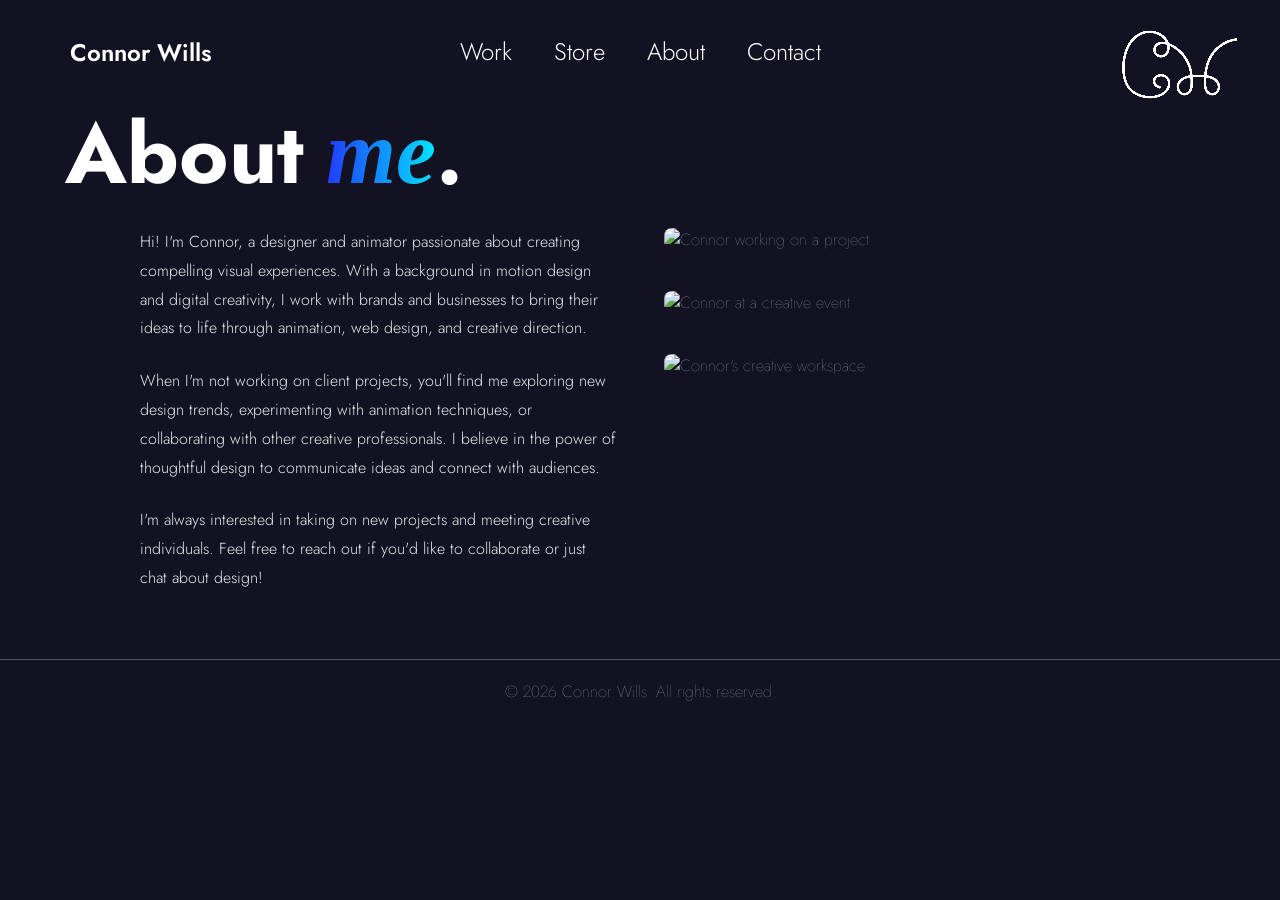
==== about.html @ 66f1407e "Added about, added imgs" ====
<!DOCTYPE html>
<html lang="en">
<head>
    <meta charset="UTF-8">
    <meta name="viewport" content="width=device-width, initial-scale=1.0">
    <title>About - Connor Wills</title>
    <link rel="stylesheet" href="styles.css">
    <link rel="preconnect" href="https://fonts.googleapis.com">
    <link rel="preconnect" href="https://fonts.gstatic.com" crossorigin>
    <link href="https://fonts.googleapis.com/css2?family=Jost:ital,wght@0,100..900;1,100..900&family=Nanum+Myeongjo&family=Oswald:wght@200..700&display=swap" rel="stylesheet">
</head>
<body class="about-page">
    <video id="floatingLogo" class="floating-logo" muted autoplay loop>
        <source src="imgs/cwLogoMarkAniV3.webm" type="video/webm">
        Your browser does not support the video tag.
    </video>

    <nav class="banner">
        <div class="banner-name">Connor Wills</div>

        <!-- Hamburger Menu Icon -->
        <button class="hamburger-menu" id="hamburgerMenu">
            <span></span>
            <span></span>
            <span></span>
        </button>

        <ul class="nav-links" id="navLinks">
            <li><a href="index.html">Work</a></li>
            <li><a href="store.html">Store</a></li>
            <li><a href="about.html">About</a></li>
            <li><a href="contact.html">Contact</a></li>
        </ul>
    </nav>

    <div class="desktop-only">
        <header><h1>About<span class="gradient-text">me</span>.</h1></header>
    </div>
    <div class="mobile-only">
        <header><h1>About<br><span class="gradient-text">me</span>.</h1></header>
    </div>

    <main>
        <section class="about-container">
            <div class="about-content">
                <div class="about-text">
                    <p>
                        Hi! I'm Connor, a designer and animator passionate about creating compelling visual experiences. 
                        With a background in motion design and digital creativity, I work with brands and businesses to bring 
                        their ideas to life through animation, web design, and creative direction.
                    </p>
                    <p>
                        When I'm not working on client projects, you'll find me exploring new design trends, experimenting 
                        with animation techniques, or collaborating with other creative professionals. I believe in the power 
                        of thoughtful design to communicate ideas and connect with audiences.
                    </p>
                    <p>
                        I'm always interested in taking on new projects and meeting creative individuals. Feel free to reach 
                        out if you'd like to collaborate or just chat about design!
                    </p>
                </div>

                <div class="about-images">
                    <img src="https://via.placeholder.com/400x300?text=Photo+1" alt="Connor working on a project" class="about-photo">
                    <img src="https://via.placeholder.com/400x300?text=Photo+2" alt="Connor at a creative event" class="about-photo">
                    <img src="https://via.placeholder.com/400x300?text=Photo+3" alt="Connor's creative workspace" class="about-photo">
                </div>
            </div>
        </section>
    </main>

    <footer>
        <p>&copy; 2026 Connor Wills. All rights reserved.</p>
    </footer>

    <script src="script.js"></script>
</body>
</html>
---- styles.css ----
/* INDEX.HTML */
/* INDEX.HTML */
/* INDEX.HTML */

* {
    margin: 0;
    padding: 0;
    box-sizing: border-box;
}

.jost-mainFont {
  font-family: "Jost", sans-serif;
  font-optical-sizing: auto;
  font-weight: 100;
  font-style: normal;
}

body {
    background-color: rgb(19, 18, 35);
    color: white;
    font-family: "Jost", system-ui, -apple-system, "Segoe UI", Roboto, "Helvetica Neue", Arial, sans-serif;
    font-weight: 100;
}

/* Floating Logo Styles */
.floating-logo {
    position: fixed;
    top: 5px;
    right: 40px;
    width: 120px;
    height: 120px;
    z-index: 1000;
    opacity: 1;
    transition: opacity 0.3s ease;
    cursor: pointer;
    object-fit: contain;
}

.floating-logo:hover {
    opacity: 0.6;
}

.floating-logo:active {
    transform: scale(0.95);
}


.banner {
    background-color: rgb(19, 18, 35);
    font-size: 24px;
    padding: 20px;
    position: sticky;
    top: 0;
    z-index: 50;
    display: flex;
    align-items: center;
    justify-content: center;
    position: relative;
}

.banner-name {
    position: absolute;
    left: 70px;
    top: 35px;
    font-size: 24px;
    font-weight: 600;
    color: white;
    white-space: nowrap;
}

.nav-links {
    list-style: none;
    display: flex;
    gap: 8px;
    justify-content: center;
    flex-wrap: wrap;
    margin: 0;
    padding: 0;
}

.nav-links li {
    margin: 0;
}

.nav-links a {
    display: block;
    padding: 12px 15px;
    text-decoration: none;
    color: white;
    font-weight: 300;
    border: 2px solid transparent;
    border-radius: 20px;
    transition: border-color 0.3s ease;
}

.nav-links a:hover {
    border: 2px solid rgb(255, 255, 255);
}

/* Hamburger Menu - Hidden on Desktop */
.hamburger-menu {
    display: none;
    flex-direction: column;
    background: none;
    border: none;
    cursor: pointer;
    gap: 6px;
    padding: 0px 48px;
    margin-right: auto;
}

.hamburger-menu span {
    width: 25px;
    height: 3px;
    background-color: white;
    border-radius: 2px;
    transition: all 0.3s ease;
}

.hamburger-menu.active span:nth-child(1) {
    transform: rotate(45deg) translate(5px, 5px);
}

.hamburger-menu.active span:nth-child(2) {
    opacity: 0;
}

.hamburger-menu.active span:nth-child(3) {
    transform: rotate(-45deg) translate(8px, -8px);
}


/* Desktop header */
header {
    padding: 0px 65px;
    font-size: clamp(16px, 4vw, 42px);
    font-weight: 300;
    line-height: 1.1;
}

.gradient-text {
    font-family: Georgia, 'Times New Roman', Times, serif;
    font-style: italic;
    font-size: clamp(35px, 8vw, 90px);
    background: linear-gradient(90deg, #2818ff, #00e5ff, #ff0000, #00d5ff, #2818ff);
    background-size: 400% 400%;
    -webkit-background-clip: text;
    -webkit-text-fill-color: transparent;
    background-clip: text;
    animation: gradient-shift 10s linear infinite;
    font-feature-settings: "kern" 0;
    padding-left: 22px;
    padding-right: 0px;
}

@keyframes gradient-shift {
    0% {
        background-position: 400% 50%;
    }
    100% {
        background-position: 0% 50%;
    }
}


main {
    padding: 10px 50px;
}


h2 {
  display: flex;
  align-items: center;
  padding-left: 20px;
  gap: 8px;
}

h2 img {
  margin-left: 0px;
  margin-top: 2px;  /* Adjust this value up/down as needed */
}

h2 svg {
  margin-left: 0px;
  margin-top: 2px;  /* Fine-tune vertical alignment */
  transform: translateY(2px);  /* Or use this for subtle shifts */
}


.portfolio-grid {
    display: grid;
    grid-template-columns: repeat(3, 1fr);
    gap: 1rem;
    padding: 2rem 1rem;
    max-width: 1400px;
    margin: 0 auto;
}

.grid-item {
    background: #f5f5f5;
    border-radius: 8px;
    overflow: hidden;
    transition: transform 0.3s ease, box-shadow 0.3s ease;
    cursor: pointer;
    position: relative;
}

.grid-item:hover {
    transform: translateY(-5px);
    box-shadow: 0 10px 30px rgba(0, 0, 0, 0.2);
}

.animation-clip {
    width: 100%;
    height: 300px;
    object-fit: cover;
    display: block;
}

.grid-item h3 {
    position: absolute;
    bottom: 0;
    left: 0;
    right: 0;
    padding: 1rem;
    margin: 0;
    font-size: 1.1rem;
    text-align: center;
    color: white;
    background: linear-gradient(to top, rgb(34, 34, 34), transparent);
    opacity: 0;
    transition: opacity 0.3s ease;
}

.grid-item:hover h3 {
    opacity: 1;
}


/* Only necessary for "Your brand. Animated." Tagline */
@media (max-width: 1112px) {
    .home-page .gradient-text {
        padding-left: 0px
    }
}


@media (max-width: 1075px) {
    .portfolio-grid {
        grid-template-columns: repeat(2, 1fr);
    }
    
    .banner-name {
        left: 65px;

    }

    header {
        padding: 0px 65px;
    }
    
}


/* Show hamburger on tablet and mobile */
@media (max-width: 885px) {
    .hamburger-menu {
        display: flex;
    }
    
    .banner-name {
        position: absolute;
        left: 50%;
        top: 20px;
        transform: translateX(-50%);
    }

    .nav-links {
        position: absolute;
        top: 100%;
        left: 0;
        right: 0;
        flex-direction: column;
        background-color: rgb(19, 18, 35);
        border-top: 1px solid transparent;
        max-height: 0;
        overflow: hidden;
        transition: max-height 0.3s ease, border-color 0.3s ease;
    }
    
    .nav-links.active {
        max-height: 300px;
        border-top: 1px solid #ffffff;
    }
    
    .nav-links li {
        width: 100%;
    }
    
    .nav-links a {
        border-radius: 0;
        border: none;
        border-bottom: 1px solid #ffffff;
        padding: 15px 20px;
        text-align: left;
    }
    
    .nav-links a:last-child {
        border-bottom: none;
    }
    
    .nav-links a:hover {
        background-color: rgba(255, 255, 255, 0.1);
        border: none;
    }

    /* Move floating logo to top left on tablet/mobile */
    .floating-logo {
        left: auto;
        right: 40px;
        top: -25px;
        scale: 70%;
        transform: none;
    }
}


@media (max-width: 775px) {
    .nav-links {
        flex-direction: column;
    }
    
    .nav-links a {
        text-align: center;
        border-bottom: 1px solid #555;
    }
    
    .banner-name {
        font-size: 20px;
        top: auto;
        padding: 10px 0px;
    }

    header {
        padding: 0px 65px;
    }
}

@media (max-width: 600px) {
    .portfolio-grid {
        grid-template-columns: 1fr;
    }
}

footer {
    text-align: center;
    padding: 20px;
    color: white;
    margin-top: 40px;
    border-top: 1px solid #555;
}



/* This is for smallest screen size - changes line breaks of the header */
.mobile-only {  display: block;}
.desktop-only {  display: none;}
@media (min-width: 1113px) {  .mobile-only {    display: none;  }    .desktop-only {    display: block;  }}



/* CONTACT PAGE */
/* CONTACT PAGE */
/* CONTACT PAGE */

/* Contact Form Styles */
.contact-form-container {
    max-width: 600px;
    margin: 1rem auto;
    padding: 0px;
}

.contact-form {
    display: flex;
    flex-direction: column;
    gap: 1.0rem;
}

.form-group {
    display: flex;
    flex-direction: column;
    gap: 0.5rem;
}

.form-group label {
    font-family: 'Jost', sans-serif;
    font-weight: 500;
    font-size: 1rem;
}

.form-group input,
.form-group textarea {
    display: block;
    padding: 12px 15px;
    text-decoration: none;
    color: white;
    font-weight: 300;
    border: 2px solid rgb(255, 255, 255);
    border-radius: 20px;
    transition: border-color 0.3s ease;
    background-color: transparent;
    width: 100%;
    box-sizing: border-box;
    font-family: 'Jost', sans-serif;
    font-size: 1rem;
}

.form-group input:hover,
.form-group textarea:hover {
    border: 2px solid rgb(255, 255, 255);
}

.form-group input:focus,
.form-group textarea:focus {
    border: 2px solid rgb(255, 255, 255);
    outline: none;
}

.form-group input::placeholder,
.form-group textarea::placeholder {
    color: rgba(255, 255, 255, 0.6);
    font-weight: 300;
}

.form-group input:focus::placeholder,
.form-group textarea:focus::placeholder {
    color: rgba(255, 255, 255, 0.3);
}


.form-group textarea {
    resize: vertical;
    min-height: 120px;
}

.submit-btn {
    display: block;
    padding: 12px 15px;
    text-decoration: none;
    color: white;
    font-weight: 300;
    font-size: 36px;
    border: 2px solid transparent;
    border-radius: 20px;
    transition: border-color 0.3s ease;
    background-color: transparent;
    font-family: 'Jost', sans-serif;
    cursor: pointer;
    align-self: center;
}

.submit-btn:hover {
    border: 2px solid rgb(255, 255, 255);
}

.submit-btn:focus {
    border: 2px solid rgb(255, 255, 255);
    outline: none;
}


/* Responsive Design */
@media (max-width: 768px) {
    .contact-form-container {
        padding: 0.5rem;
    }

    .contact-form {
        gap: 1.25rem;
    }
}




/* ABOUT PAGE */
/* ABOUT PAGE */
/* ABOUT PAGE */

.about-container {
    max-width: 1000px;
    margin: 1rem auto;
    padding: 0px;
}

.about-content {
    display: grid;
    grid-template-columns: 1fr 1fr;
    gap: 3rem;
    align-items: start;
}

.about-text {
    display: flex;
    flex-direction: column;
    gap: 1.5rem;
}

.about-text p {
    font-size: 1rem;
    line-height: 1.8;
    font-weight: 300;
    color: rgba(255, 255, 255, 0.9);
}

.about-images {
    display: grid;
    grid-template-columns: 1fr;
    gap: 1.5rem;
}

.about-photo {
    width: 100%;
    height: auto;
    border-radius: 8px;
    object-fit: cover;
    transition: transform 0.3s ease, box-shadow 0.3s ease;
}

.about-photo:hover {
    transform: scale(1.02);
    box-shadow: 0 10px 30px rgba(0, 0, 0, 0.3);
}

.about-photo:nth-child(2) {
    margin-top: 1rem;
}

.about-photo:nth-child(3) {
    margin-top: 1rem;
}


/* Responsive Design for About Page */
@media (max-width: 1000px) {
    .about-content {
        grid-template-columns: 1fr;
        gap: 2rem;
    }

    .about-images {
        grid-template-columns: repeat(2, 1fr);
        gap: 1rem;
    }

    .about-photo:nth-child(2) {
        margin-top: 0;
    }

    .about-photo:nth-child(3) {
        margin-top: 0;
        grid-column: 1 / -1;
    }
}

@media (max-width: 600px) {
    .about-content {
        gap: 1.5rem;
    }

    .about-text p {
        font-size: 0.95rem;
    }

    .about-images {
        grid-template-columns: 1fr;
        gap: 1rem;
    }

    .about-photo:nth-child(3) {
        grid-column: auto;
    }

    main {
        padding: 10px 20px;
    }
}
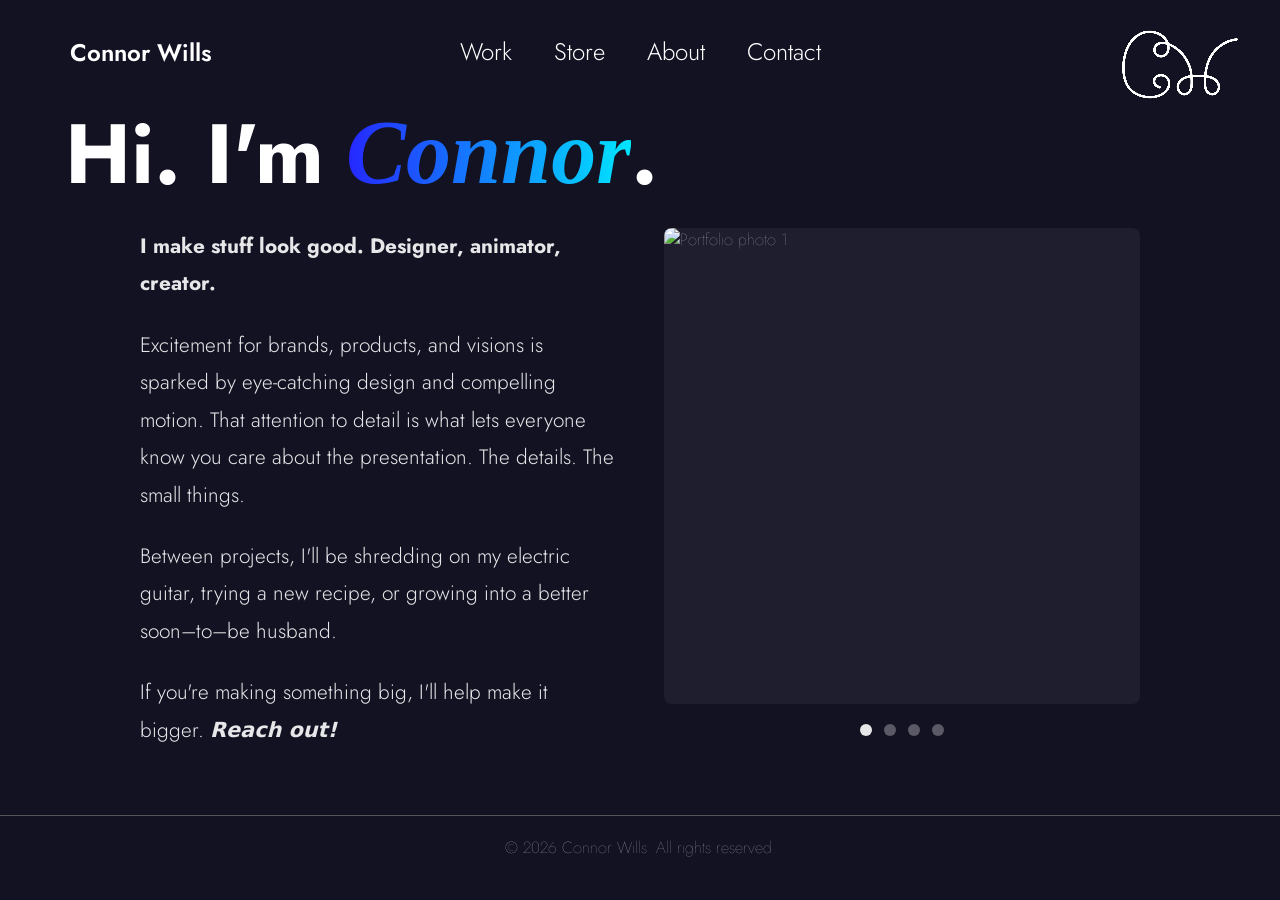
==== commit 94aed5c5: "finished about page" ====
--- a/about.html
+++ b/about.html
@@ -34,10 +34,10 @@
     </nav>
 
     <div class="desktop-only">
-        <header><h1>About<span class="gradient-text">me</span>.</h1></header>
+        <header><h1>Hi. I'm<span class="gradient-text">Connor</span>.</h1></header>
     </div>
     <div class="mobile-only">
-        <header><h1>About<br><span class="gradient-text">me</span>.</h1></header>
+        <header><h1>Hi. I'm<span class="gradient-text">Connor</span>.</h1></header>
     </div>
 
     <main>
@@ -45,25 +45,40 @@
             <div class="about-content">
                 <div class="about-text">
                     <p>
-                        Hi! I'm Connor, a designer and animator passionate about creating compelling visual experiences. 
-                        With a background in motion design and digital creativity, I work with brands and businesses to bring 
-                        their ideas to life through animation, web design, and creative direction.
+                        <b>I make stuff look good. Designer, animator, creator.</b> 
                     </p>
                     <p>
-                        When I'm not working on client projects, you'll find me exploring new design trends, experimenting 
-                        with animation techniques, or collaborating with other creative professionals. I believe in the power 
-                        of thoughtful design to communicate ideas and connect with audiences.
+                        Excitement for brands, products, and visions is sparked by eye-catching design and compelling motion. 
+                        That attention to detail is what lets everyone know you care about the presentation. The details.
+                        The small things.
                     </p>
                     <p>
-                        I'm always interested in taking on new projects and meeting creative individuals. Feel free to reach 
-                        out if you'd like to collaborate or just chat about design!
+                        Between projects, I'll be shredding on my electric guitar, trying a new recipe, or growing into
+                        a better soon–to–be husband.
                     </p>
+                    <p>
+                        If you're making something big, I'll help make it bigger. <b><i>Reach out!</i></b>
+                    </p>
+
                 </div>
 
-                <div class="about-images">
-                    <img src="https://via.placeholder.com/400x300?text=Photo+1" alt="Connor working on a project" class="about-photo">
-                    <img src="https://via.placeholder.com/400x300?text=Photo+2" alt="Connor at a creative event" class="about-photo">
-                    <img src="https://via.placeholder.com/400x300?text=Photo+3" alt="Connor's creative workspace" class="about-photo">
+                <div class="carousel-container">
+                <div class="carousel-frame">
+                    <div class="carousel-track">
+                    <img src="imgs/about-0.jpg" alt="Portfolio photo 1" class="carousel-slide">
+                    <img src="imgs/about-1.jpg" alt="Portfolio photo 2" class="carousel-slide">
+                    <img src="imgs/about-2.jpg" alt="Portfolio photo 3" class="carousel-slide">
+                    <img src="imgs/about-3.jpg" alt="Portfolio photo 4" class="carousel-slide">
+                    </div>
+                </div>
+                
+                <div class="carousel-dots">
+                    <button class="dot active" data-index="0" aria-label="Go to photo 1"></button>
+                    <button class="dot" data-index="1" aria-label="Go to photo 2"></button>
+                    <button class="dot" data-index="2" aria-label="Go to photo 3"></button>
+                    <button class="dot" data-index="3" aria-label="Go to photo 4"></button>
+                </div>
+                </div>
                 </div>
             </div>
         </section>
--- a/styles.css
+++ b/styles.css
@@ -507,7 +507,7 @@
 }
 
 .about-text p {
-    font-size: 1rem;
+    font-size: 1.3rem;
     line-height: 1.8;
     font-weight: 300;
     color: rgba(255, 255, 255, 0.9);
@@ -541,6 +541,68 @@
 }
 
 
+/* Carousel Container */
+.carousel-container {
+  width: 100%;
+  max-width: 500px;
+  margin: 0 auto;
+}
+
+/* Carousel Frame (Square Aspect Ratio) */
+.carousel-frame {
+  width: 100%;
+  aspect-ratio: 1 / 1;
+  overflow: hidden;
+  border-radius: 8px;
+  background-color: rgba(255, 255, 255, 0.05);
+}
+
+/* Carousel Track (Holds all slides) */
+.carousel-track {
+  display: flex;
+  width: 100%;
+  height: 100%;
+  transition: transform 0.6s ease-in-out;
+}
+
+/* Individual Carousel Slides */
+.carousel-slide {
+  width: 100%;
+  height: 100%;
+  flex-shrink: 0;
+  object-fit: cover;
+}
+
+/* Carousel Dots Container */
+.carousel-dots {
+  display: flex;
+  justify-content: center;
+  gap: 12px;
+  margin-top: 20px;
+}
+
+/* Individual Dot Button */
+.dot {
+  width: 12px;
+  height: 12px;
+  border-radius: 50%;
+  border: none;
+  background-color: rgba(255, 255, 255, 0.3);
+  cursor: pointer;
+  transition: background-color 0.3s ease;
+  padding: 0;
+}
+
+.dot:hover {
+  background-color: rgba(255, 255, 255, 0.6);
+}
+
+.dot.active {
+  background-color: rgba(255, 255, 255, 0.9);
+}
+
+
+
 /* Responsive Design for About Page */
 @media (max-width: 1000px) {
     .about-content {
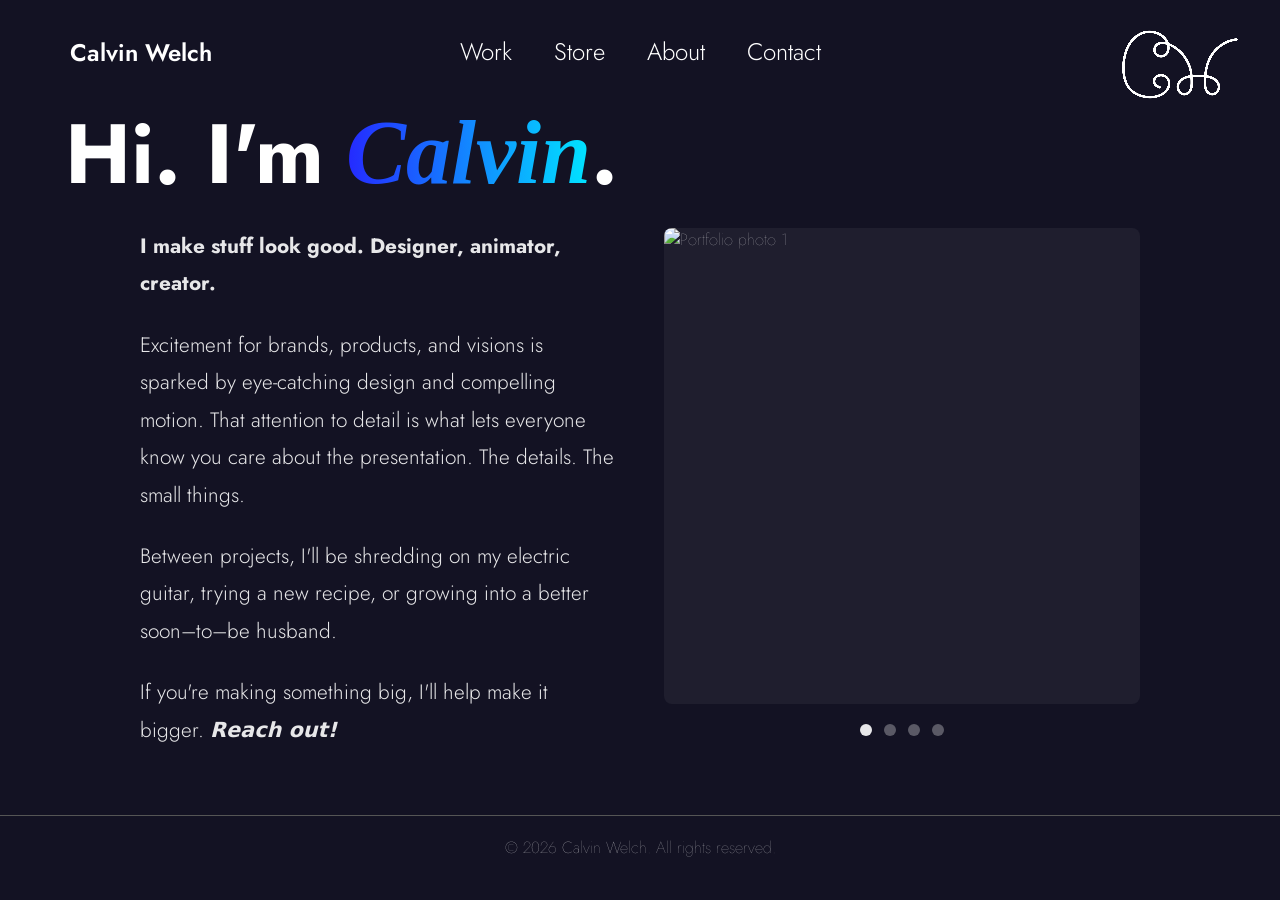
==== commit 8709bb9f: "Changed name to mine lol" ====
--- a/about.html
+++ b/about.html
@@ -3,7 +3,7 @@
 <head>
     <meta charset="UTF-8">
     <meta name="viewport" content="width=device-width, initial-scale=1.0">
-    <title>About - Connor Wills</title>
+    <title>About - Calvin Welch</title>
     <link rel="stylesheet" href="styles.css">
     <link rel="preconnect" href="https://fonts.googleapis.com">
     <link rel="preconnect" href="https://fonts.gstatic.com" crossorigin>
@@ -16,7 +16,7 @@
     </video>
 
     <nav class="banner">
-        <div class="banner-name">Connor Wills</div>
+        <div class="banner-name">Calvin Welch</div>
 
         <!-- Hamburger Menu Icon -->
         <button class="hamburger-menu" id="hamburgerMenu">
@@ -34,10 +34,10 @@
     </nav>
 
     <div class="desktop-only">
-        <header><h1>Hi. I'm<span class="gradient-text">Connor</span>.</h1></header>
+        <header><h1>Hi. I'm<span class="gradient-text">Calvin</span>.</h1></header>
     </div>
     <div class="mobile-only">
-        <header><h1>Hi. I'm<span class="gradient-text">Connor</span>.</h1></header>
+        <header><h1>Hi. I'm<span class="gradient-text">Calvin</span>.</h1></header>
     </div>
 
     <main>
@@ -85,7 +85,7 @@
     </main>
 
     <footer>
-        <p>&copy; 2026 Connor Wills. All rights reserved.</p>
+        <p>&copy; 2026 Calvin Welch. All rights reserved.</p>
     </footer>
 
     <script src="script.js"></script>
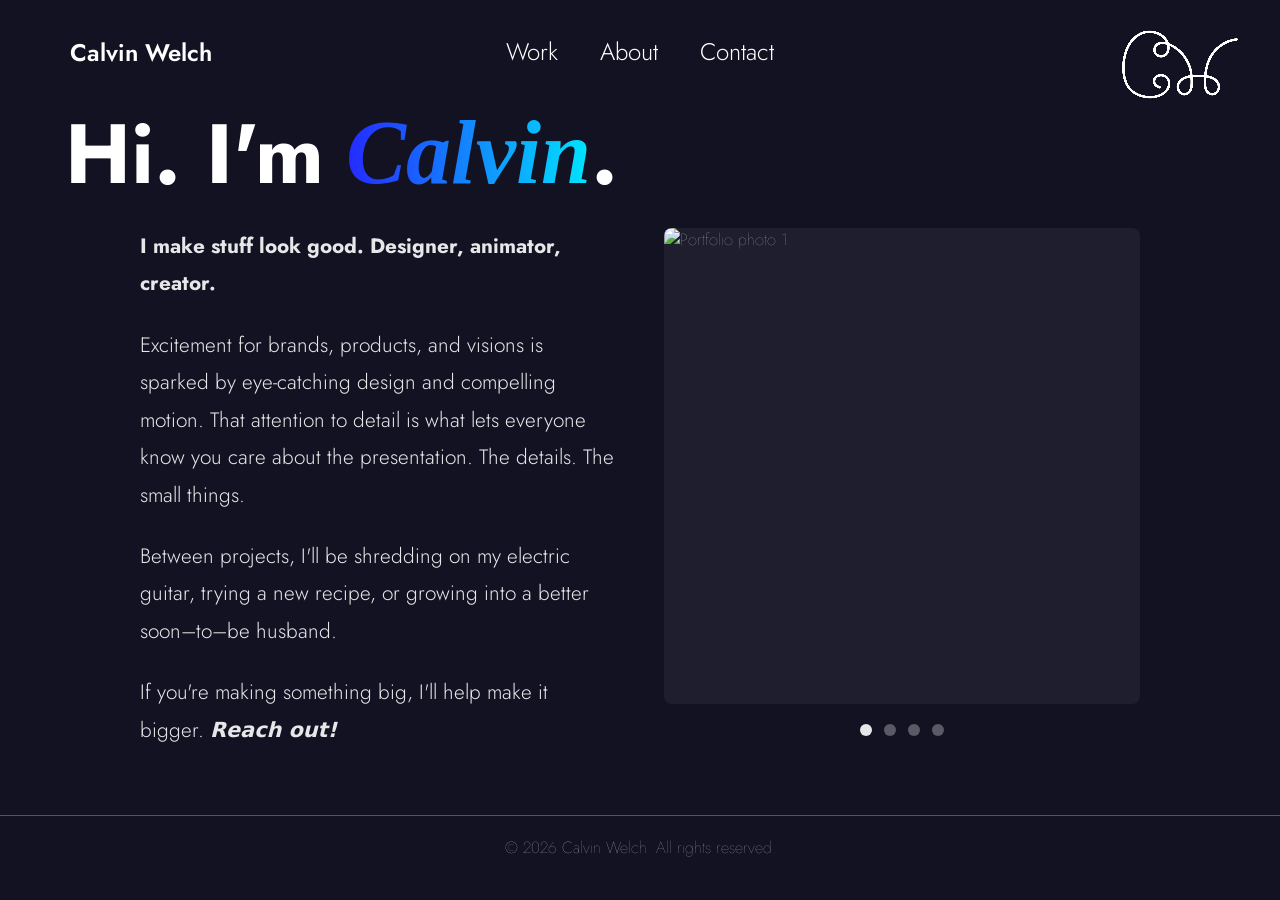
==== commit 224adb2c: "Swapped pics on about, removed store page" ====
--- a/about.html
+++ b/about.html
@@ -27,7 +27,6 @@
 
         <ul class="nav-links" id="navLinks">
             <li><a href="index.html">Work</a></li>
-            <li><a href="store.html">Store</a></li>
             <li><a href="about.html">About</a></li>
             <li><a href="contact.html">Contact</a></li>
         </ul>
@@ -65,8 +64,8 @@
                 <div class="carousel-container">
                 <div class="carousel-frame">
                     <div class="carousel-track">
-                    <img src="imgs/about-0.jpg" alt="Portfolio photo 1" class="carousel-slide">
-                    <img src="imgs/about-1.jpg" alt="Portfolio photo 2" class="carousel-slide">
+                    <img src="imgs/about-1.jpg" alt="Portfolio photo 1" class="carousel-slide">
+                    <img src="imgs/about-0.jpg" alt="Portfolio photo 2" class="carousel-slide">
                     <img src="imgs/about-2.jpg" alt="Portfolio photo 3" class="carousel-slide">
                     <img src="imgs/about-3.jpg" alt="Portfolio photo 4" class="carousel-slide">
                     </div>
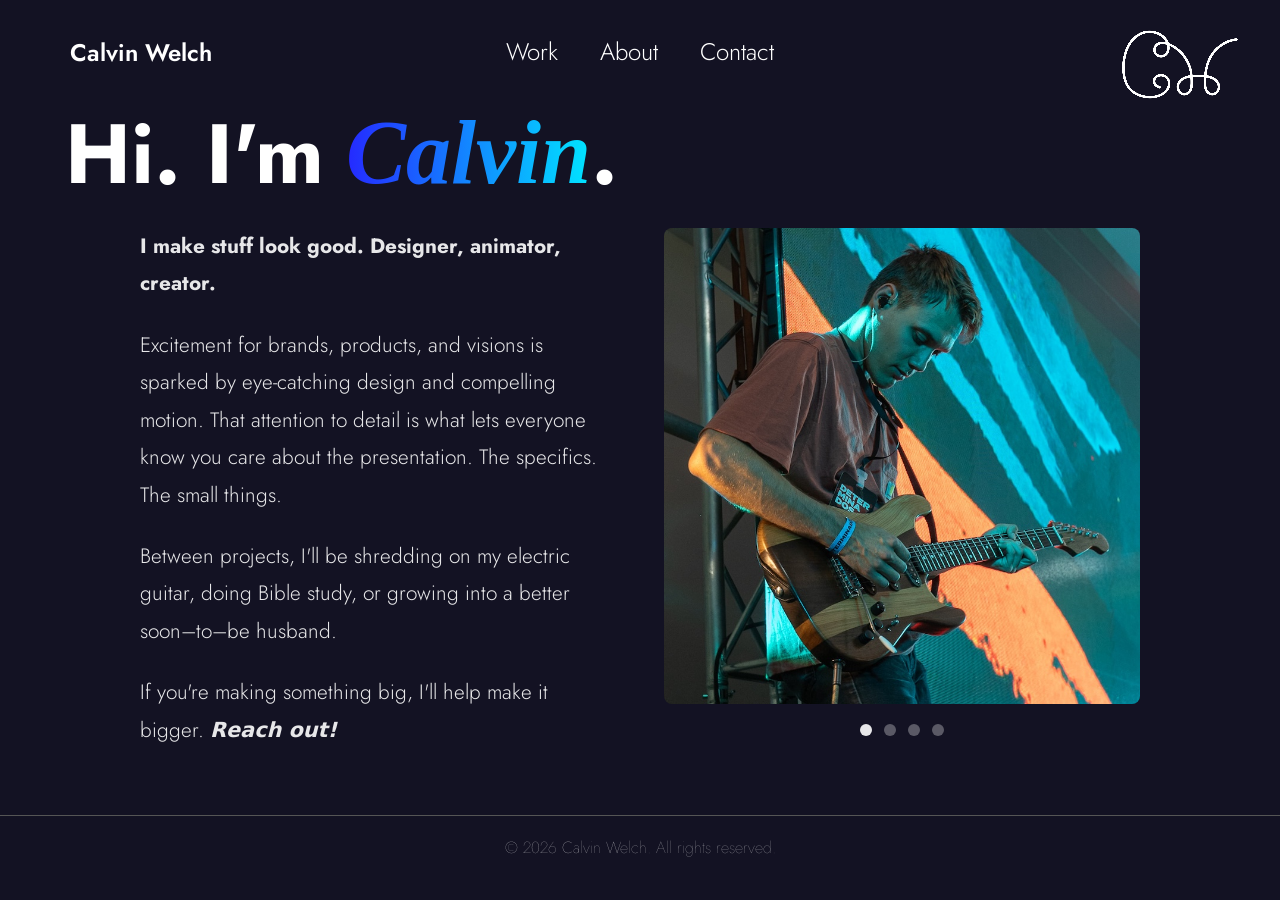
==== commit 4cc23904: "Removed pic 4, changed copy on about" ====
--- a/about.html
+++ b/about.html
@@ -48,11 +48,11 @@
                     </p>
                     <p>
                         Excitement for brands, products, and visions is sparked by eye-catching design and compelling motion. 
-                        That attention to detail is what lets everyone know you care about the presentation. The details.
+                        That attention to detail is what lets everyone know you care about the presentation. The specifics.
                         The small things.
                     </p>
                     <p>
-                        Between projects, I'll be shredding on my electric guitar, trying a new recipe, or growing into
+                        Between projects, I'll be shredding on my electric guitar, doing Bible study, or growing into
                         a better soon–to–be husband.
                     </p>
                     <p>
@@ -67,7 +67,6 @@
                     <img src="imgs/about-1.jpg" alt="Portfolio photo 1" class="carousel-slide">
                     <img src="imgs/about-0.jpg" alt="Portfolio photo 2" class="carousel-slide">
                     <img src="imgs/about-2.jpg" alt="Portfolio photo 3" class="carousel-slide">
-                    <img src="imgs/about-3.jpg" alt="Portfolio photo 4" class="carousel-slide">
                     </div>
                 </div>
                 
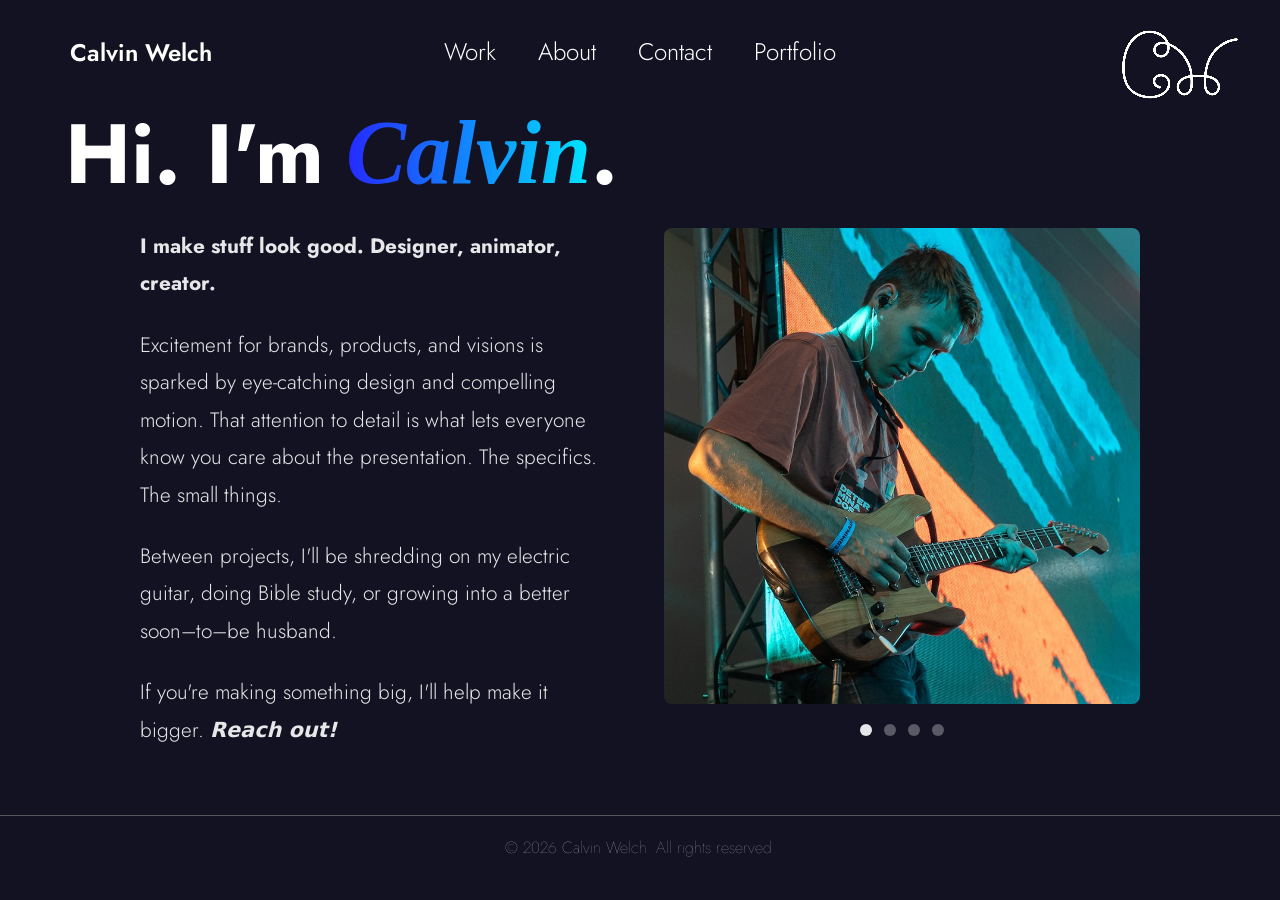
==== commit 0c1164c4: "Added portfolio in top bar" ====
--- a/about.html
+++ b/about.html
@@ -29,6 +29,7 @@
             <li><a href="index.html">Work</a></li>
             <li><a href="about.html">About</a></li>
             <li><a href="contact.html">Contact</a></li>
+            <li><a href="https://youtu.be/3nrGRAe4LS0">Portfolio</a></li>
         </ul>
     </nav>
 
